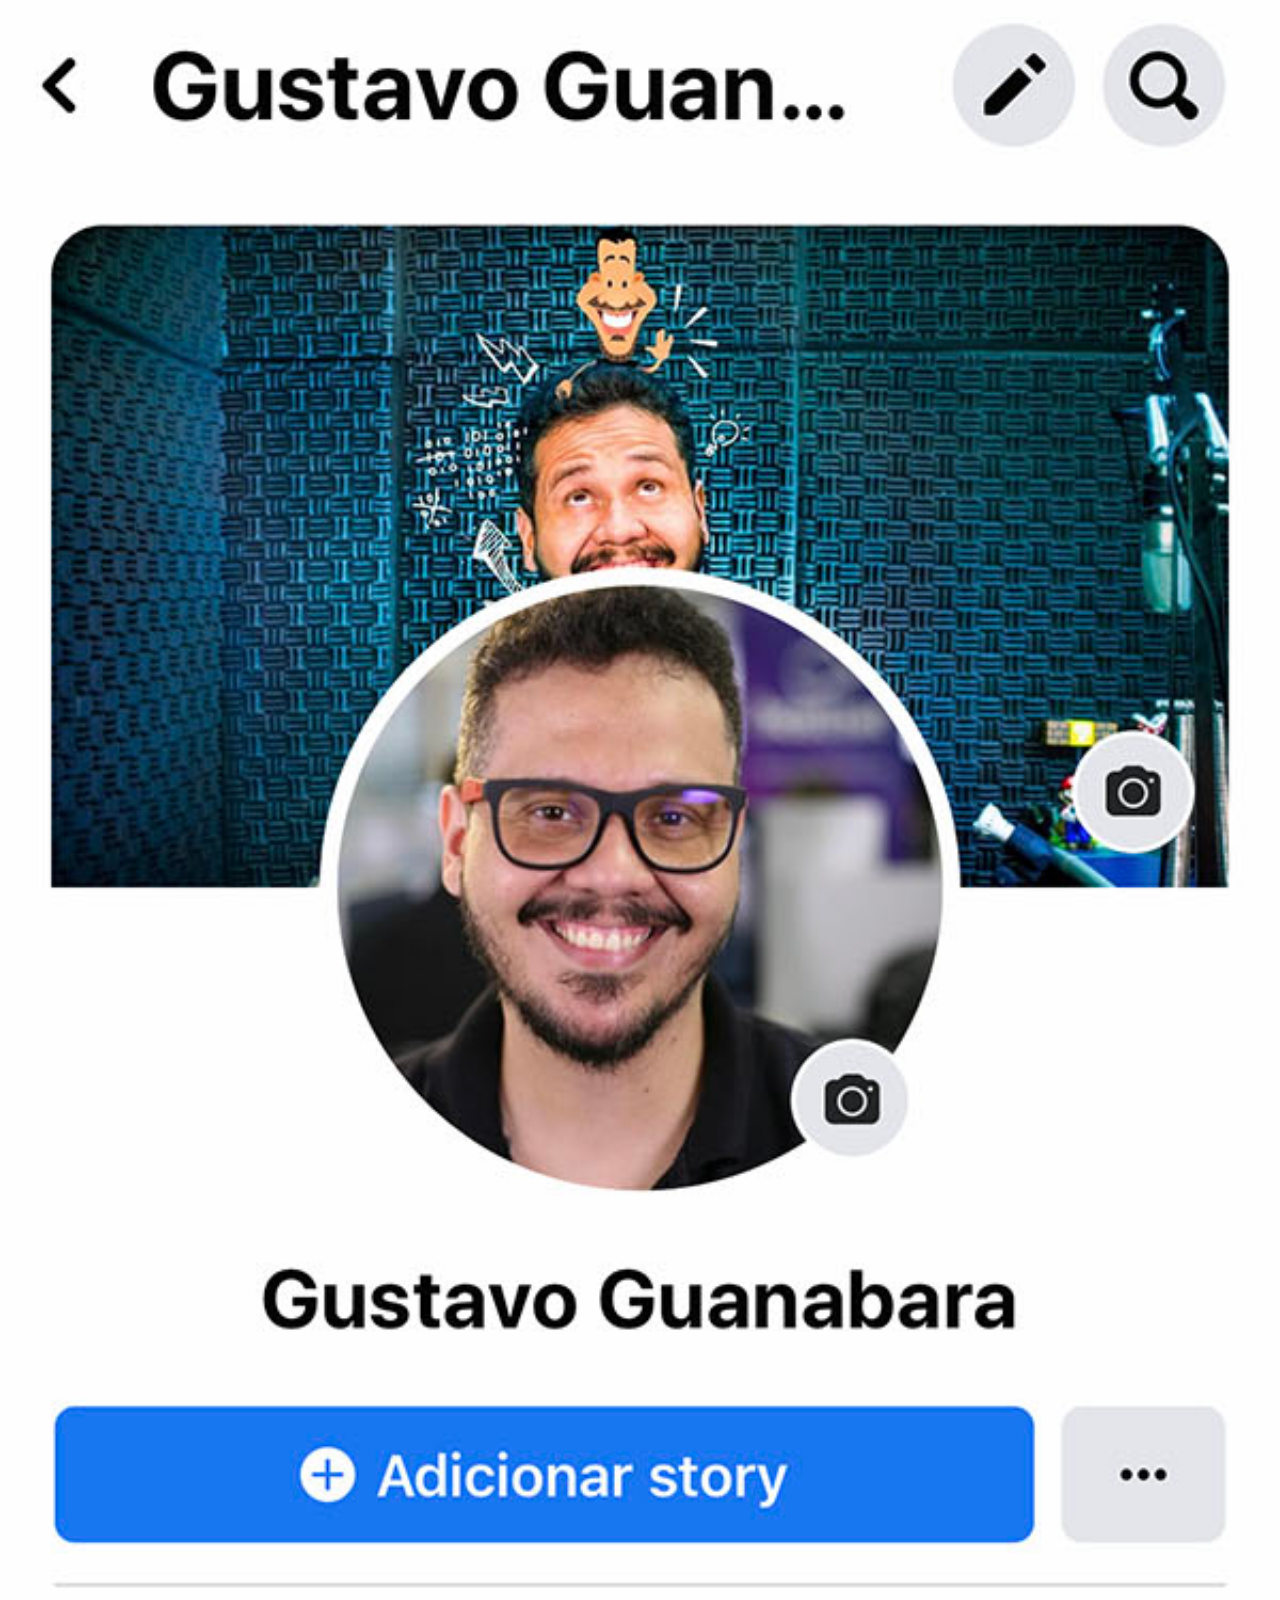
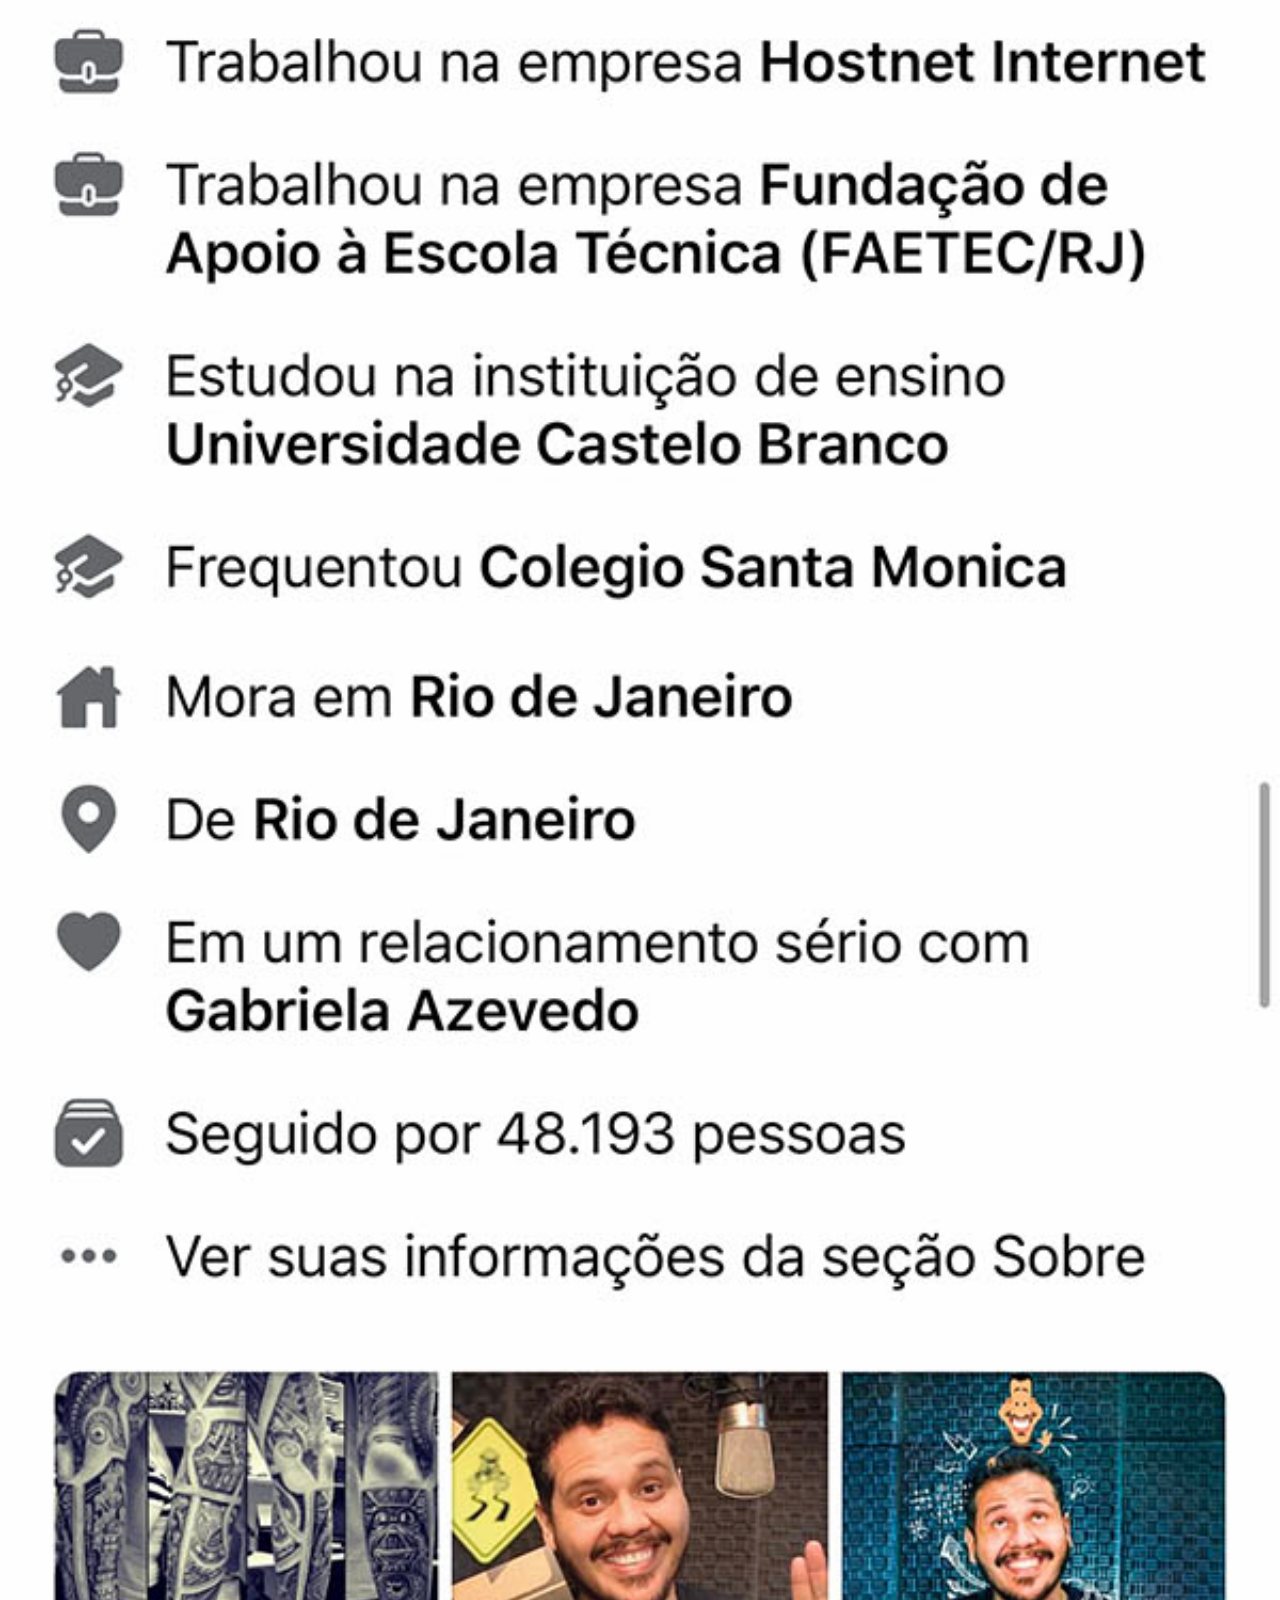
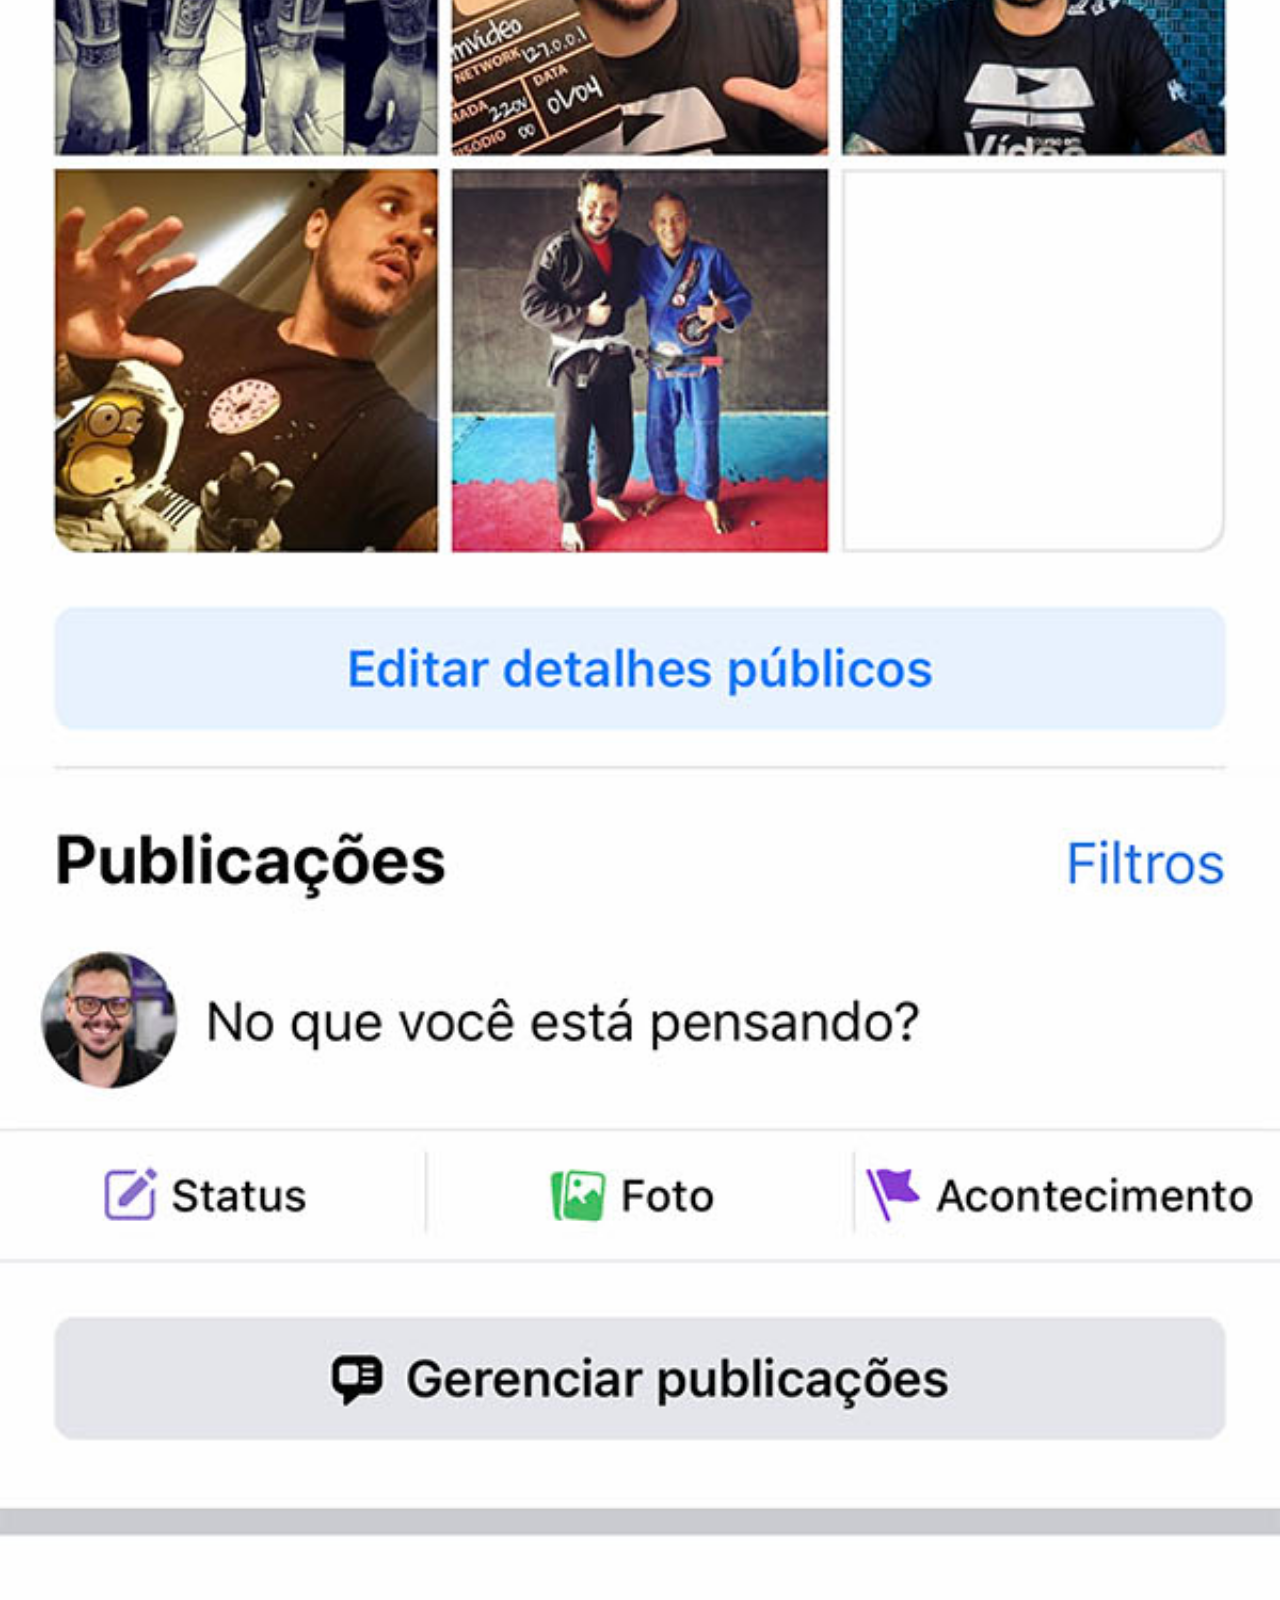
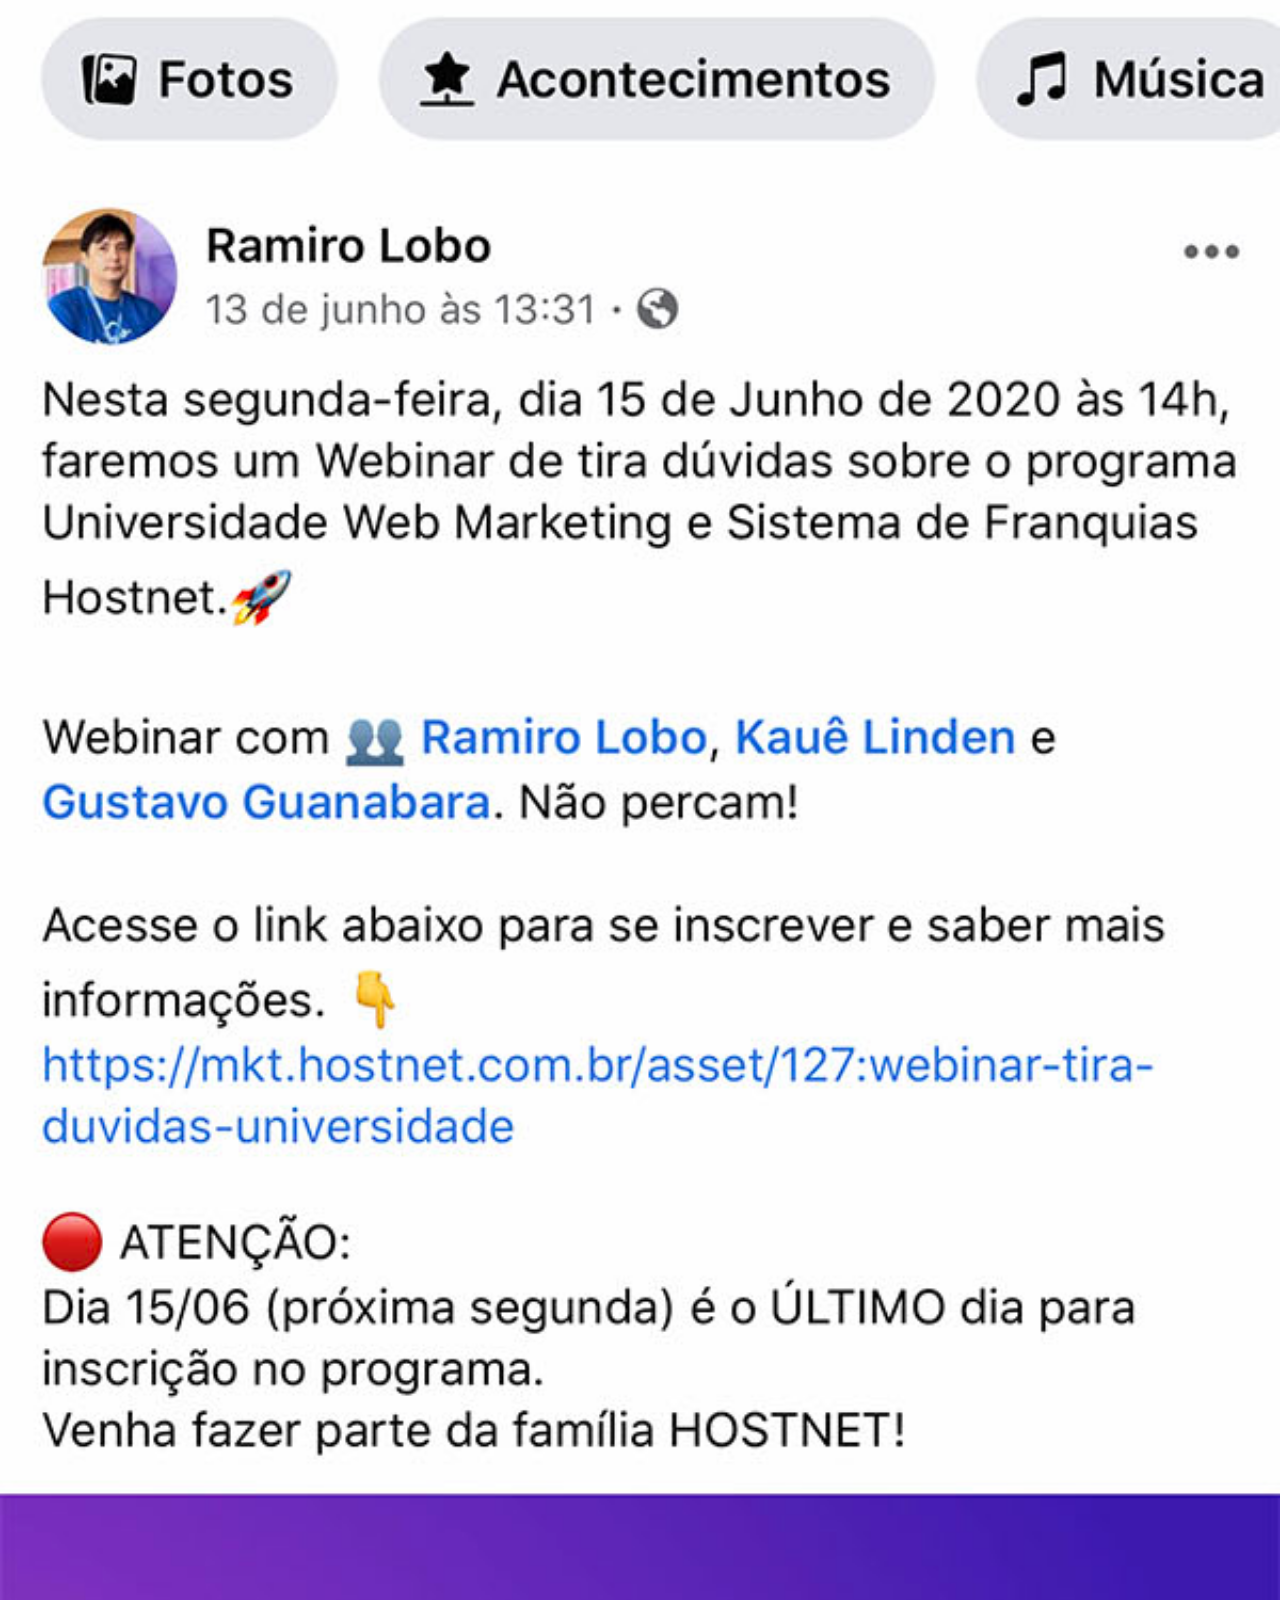
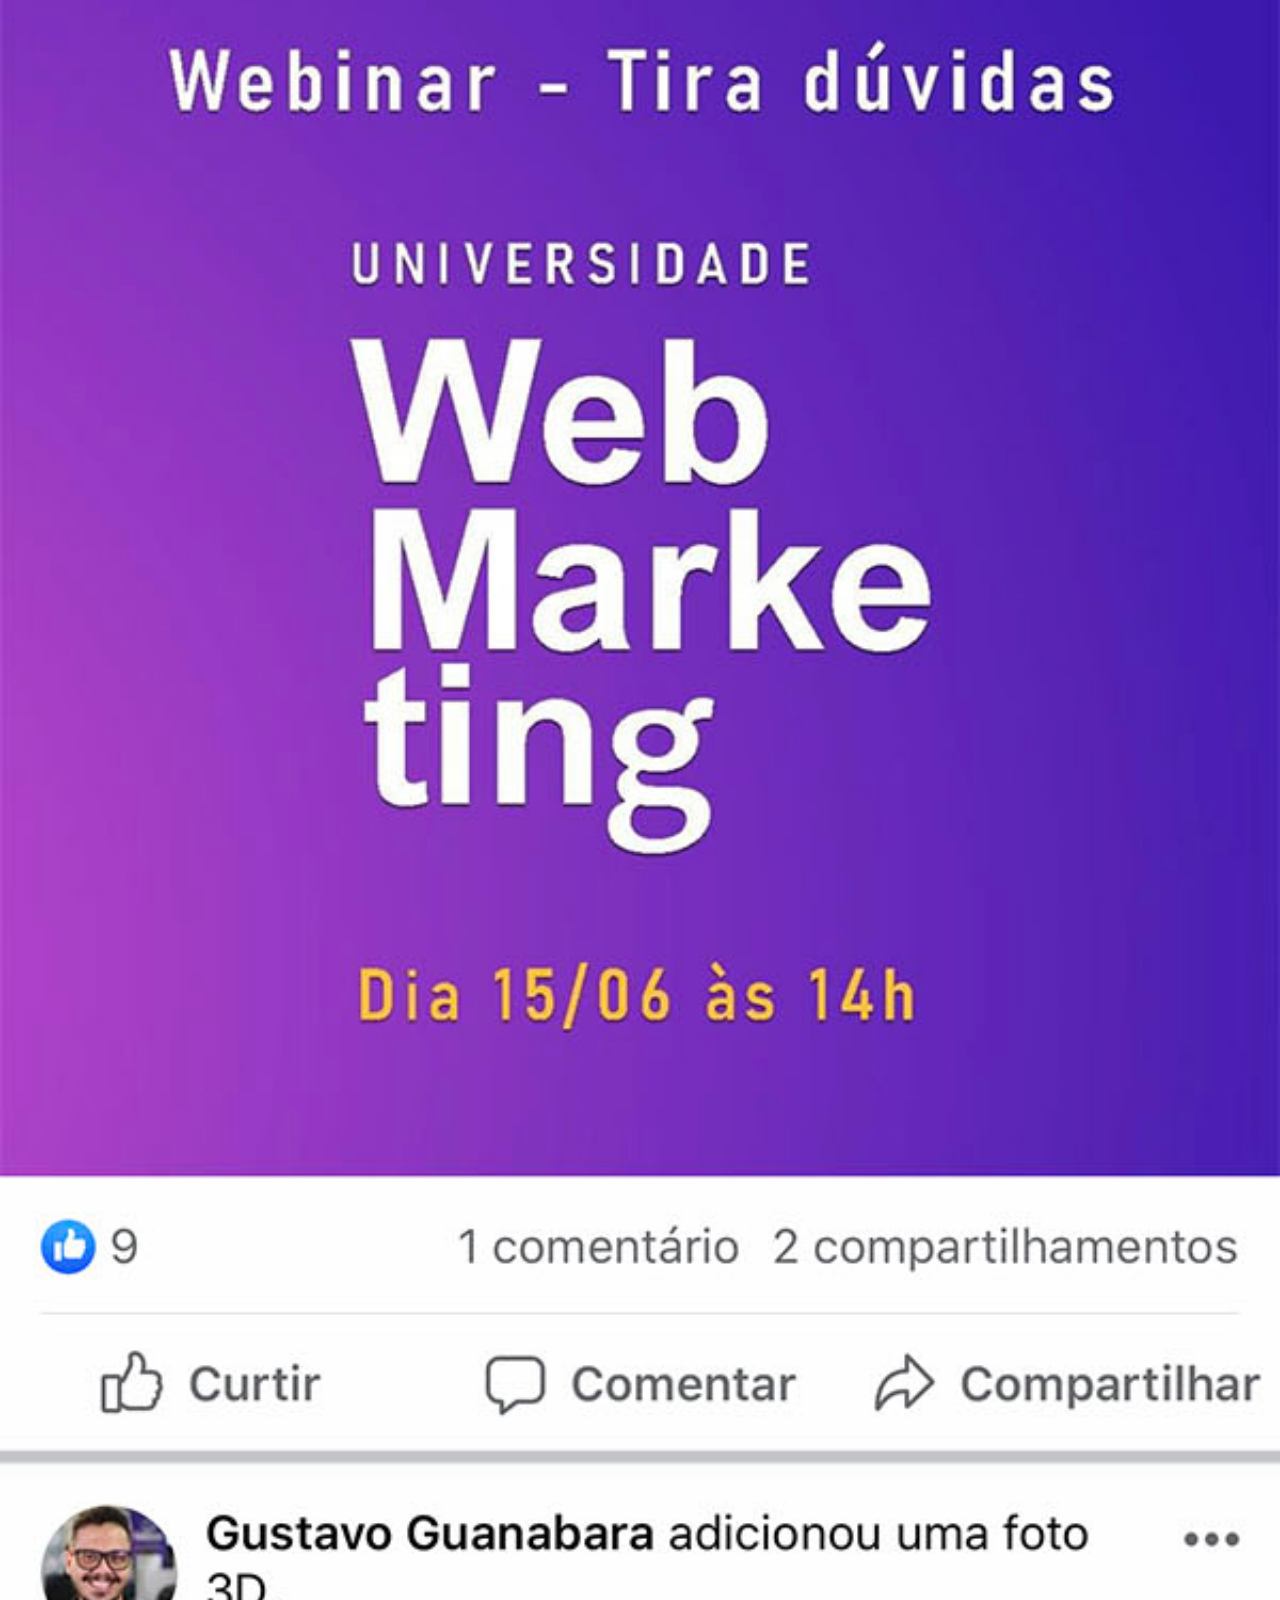
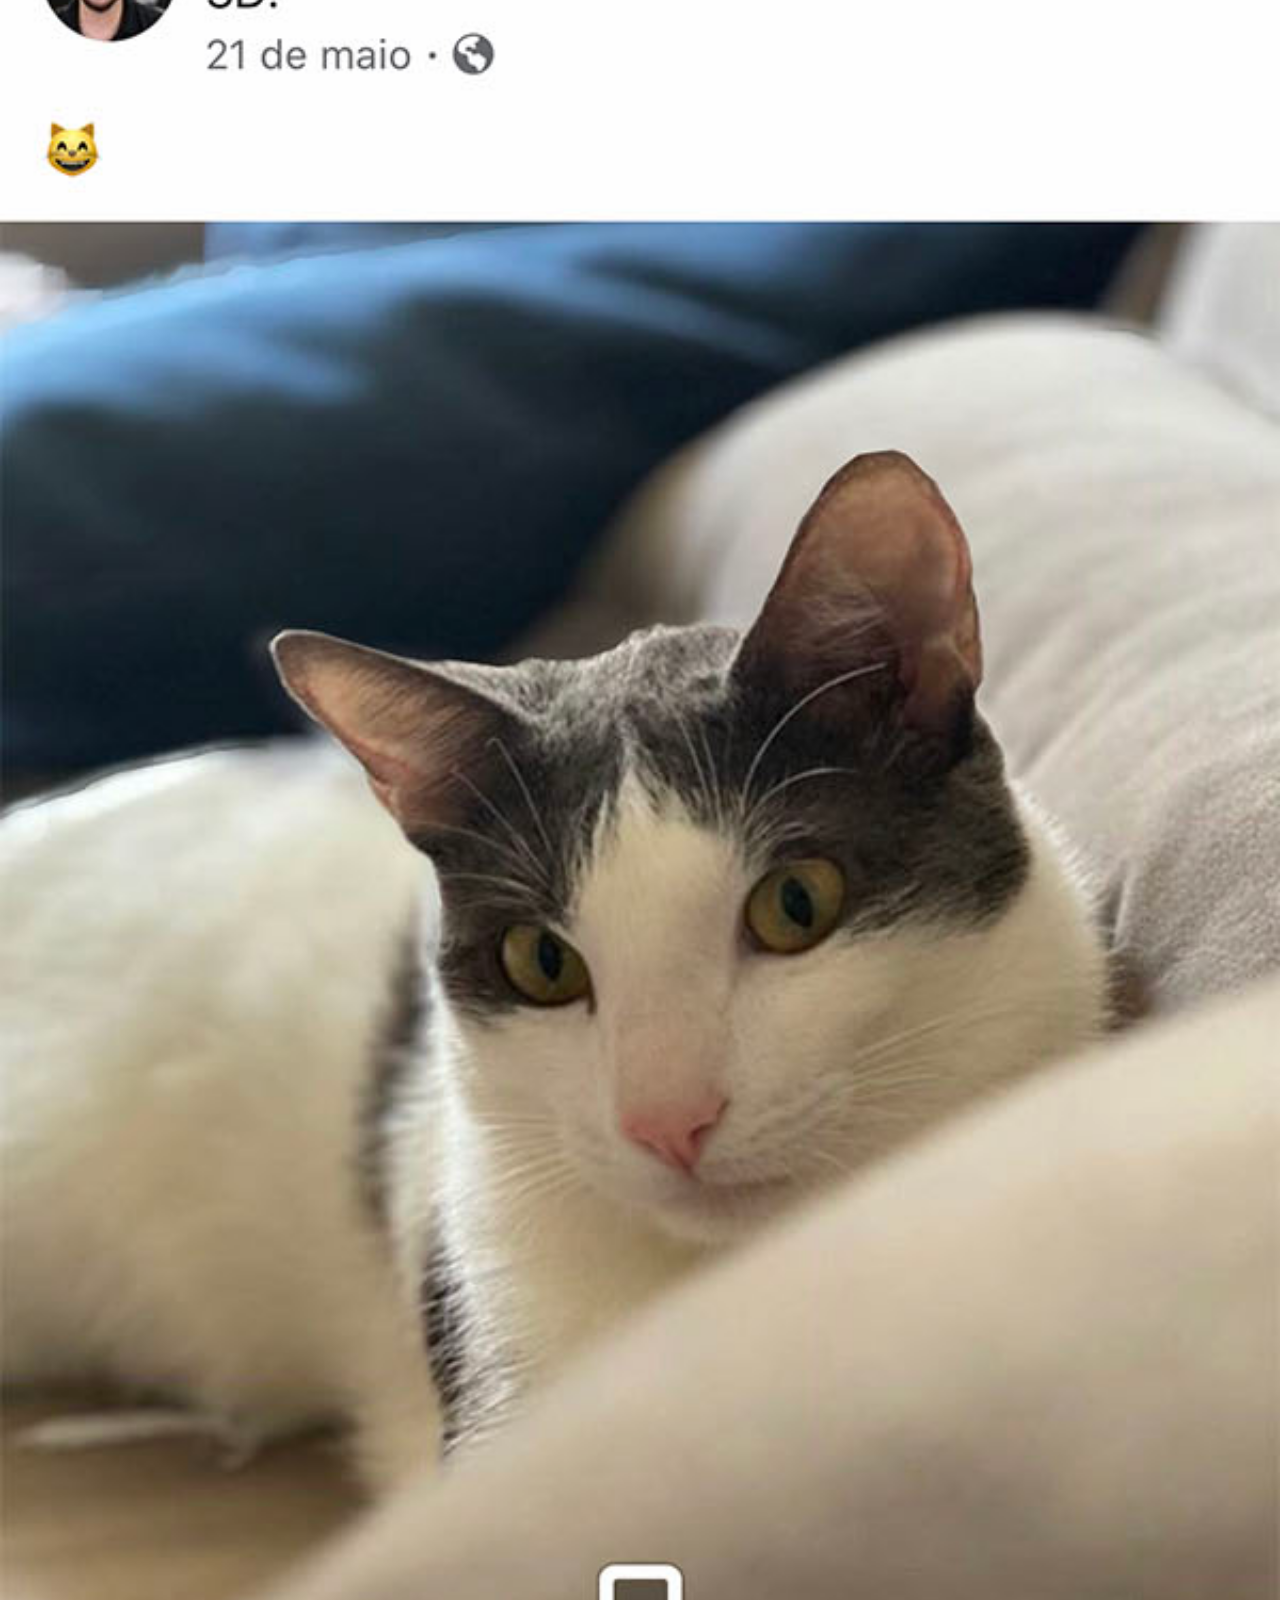
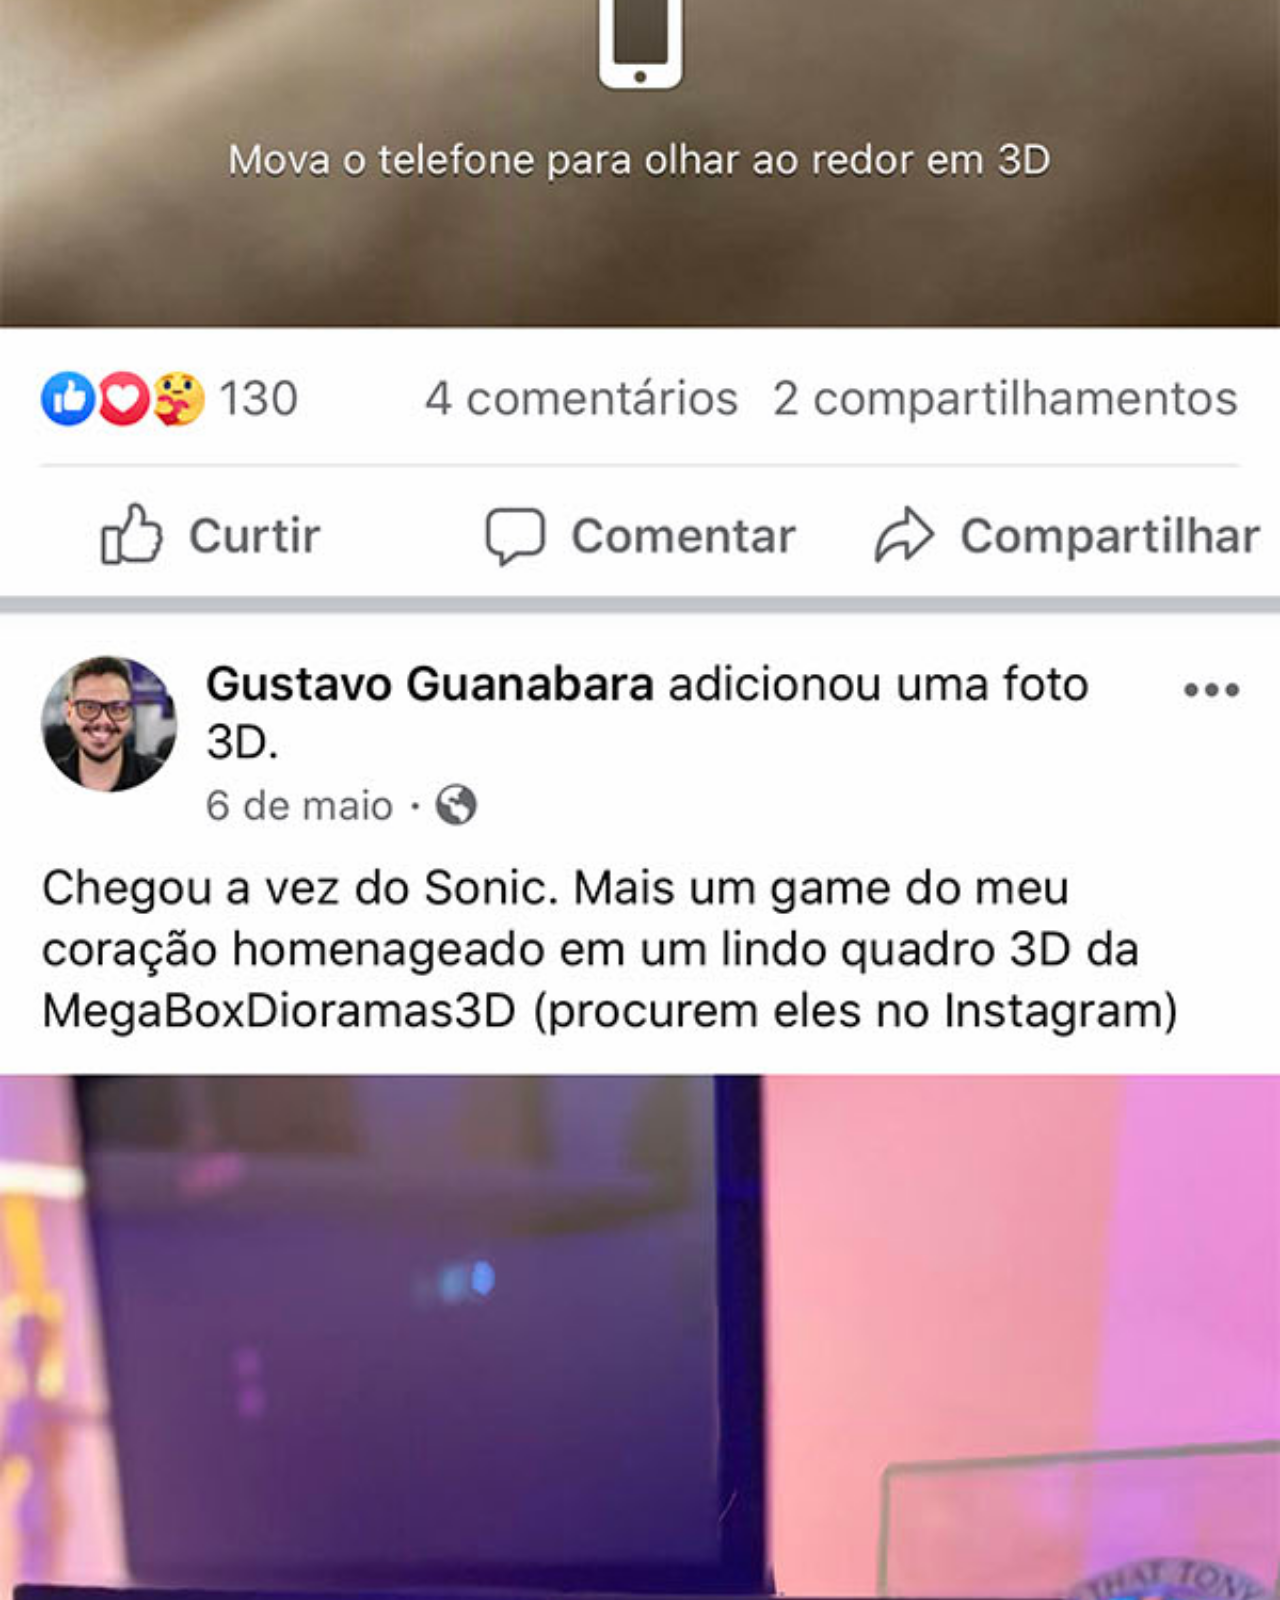
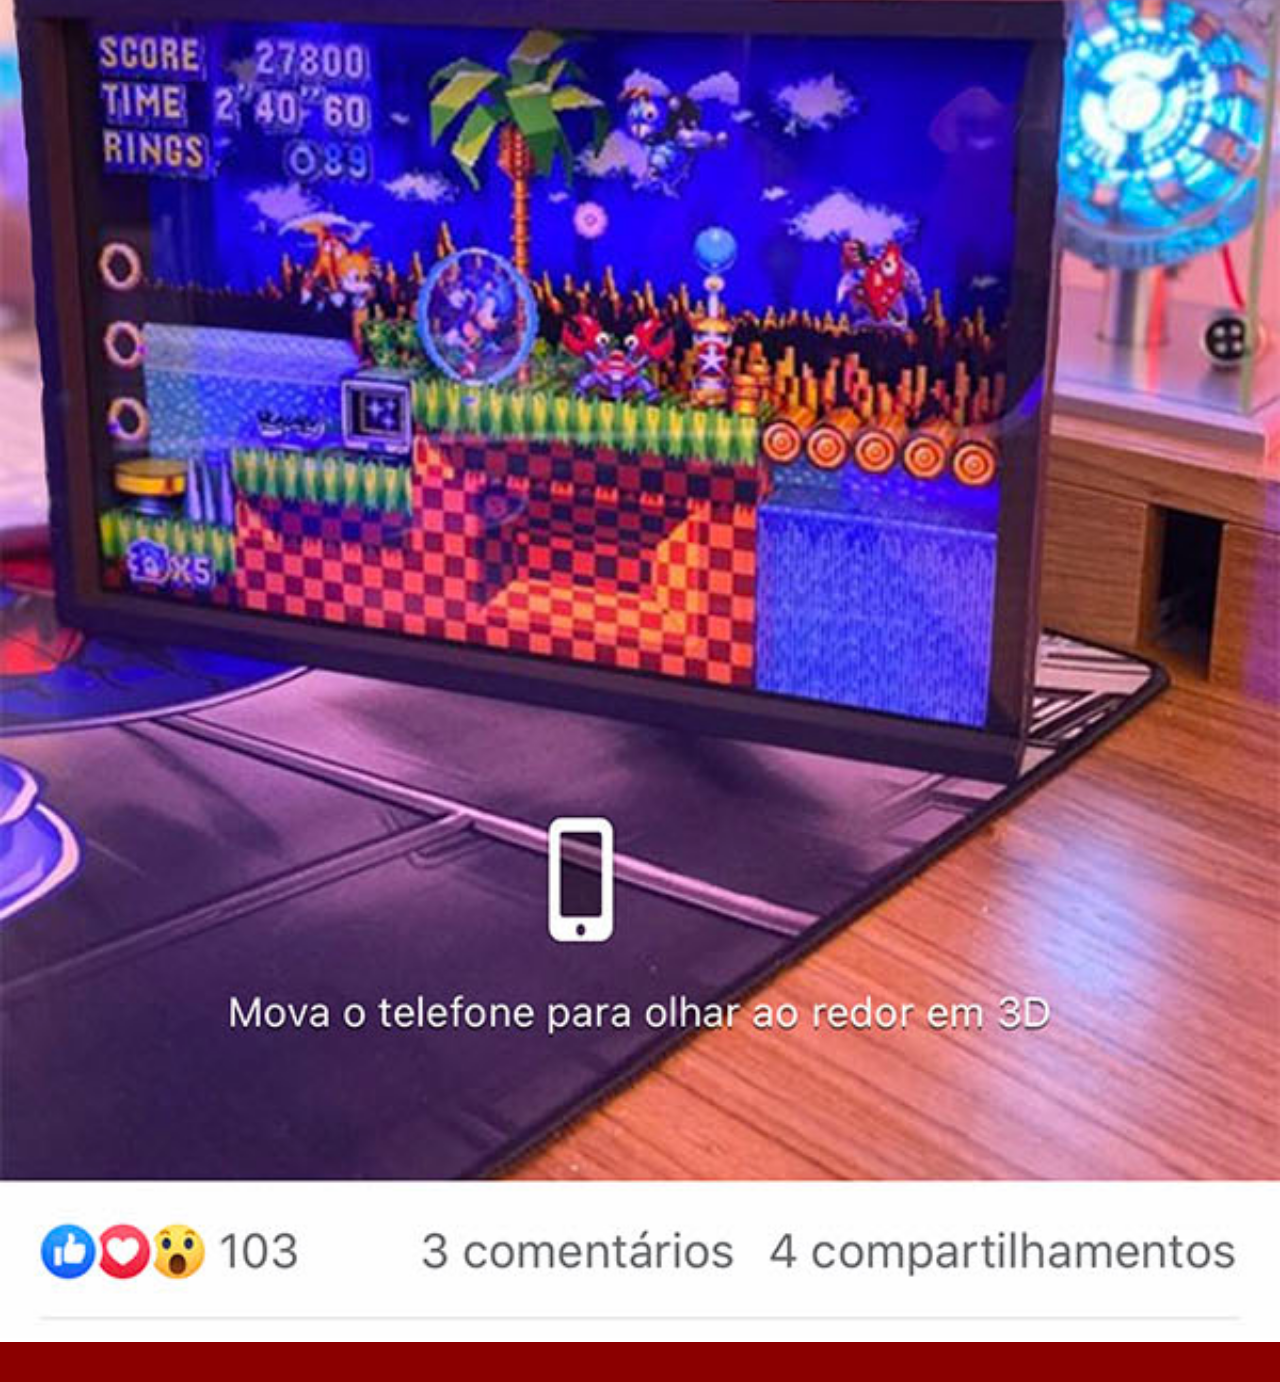
==== facebook.html @ 928ea82f "Linkei as redes sociais" ====
<!DOCTYPE html>
<html lang="pt-br">
<head>
    <meta charset="UTF-8">
    <meta name="viewport" content="width=device-width, initial-scale=1.0">
    <title>Facebook</title>
    <link rel="stylesheet" href="estilos/social.css">
</head>
<body>
    <img src="imagens/tela-facebook.jpg" alt="Facebook">
    <a href="https://www.facebook.com/gustavoguanabara/?locale=pt_BR" target="_blank"></a>
</body>
</html>
---- estilos/social.css ----
@charset "UTF-8";
        * {
            margin: 0px;
            padding: 0px;
            font-family: Arial, Helvetica, sans-serif;
        }

        ::-webkit-scrollbar {
        width: 0px;
        height: 0px;
}       

        img{

            width: 100vw;
        }
        a {
            display: block;
            background-color: darkred;
            color: white;
            padding: 20px;
            text-align: center;
            font-weight: bolder;
            text-decoration: none;
        }
        a:hover {
            background-color: red;
        }
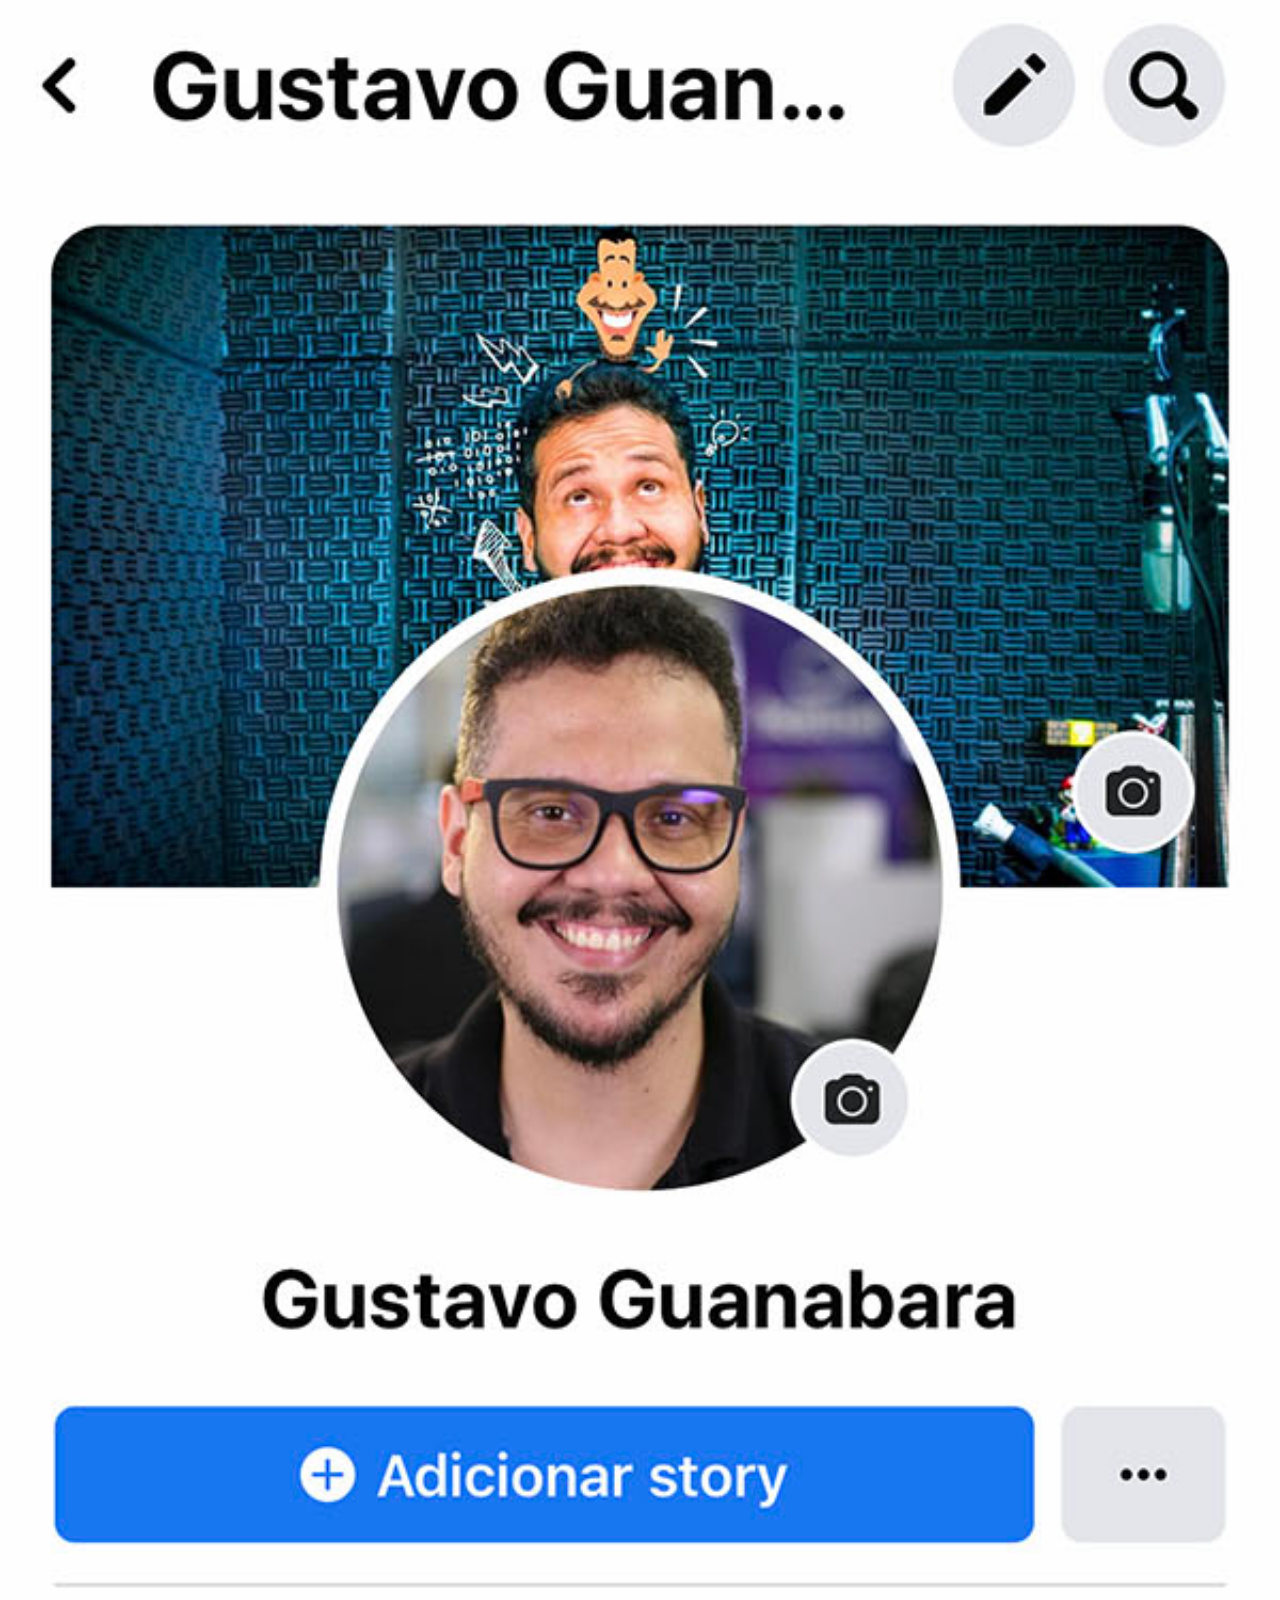
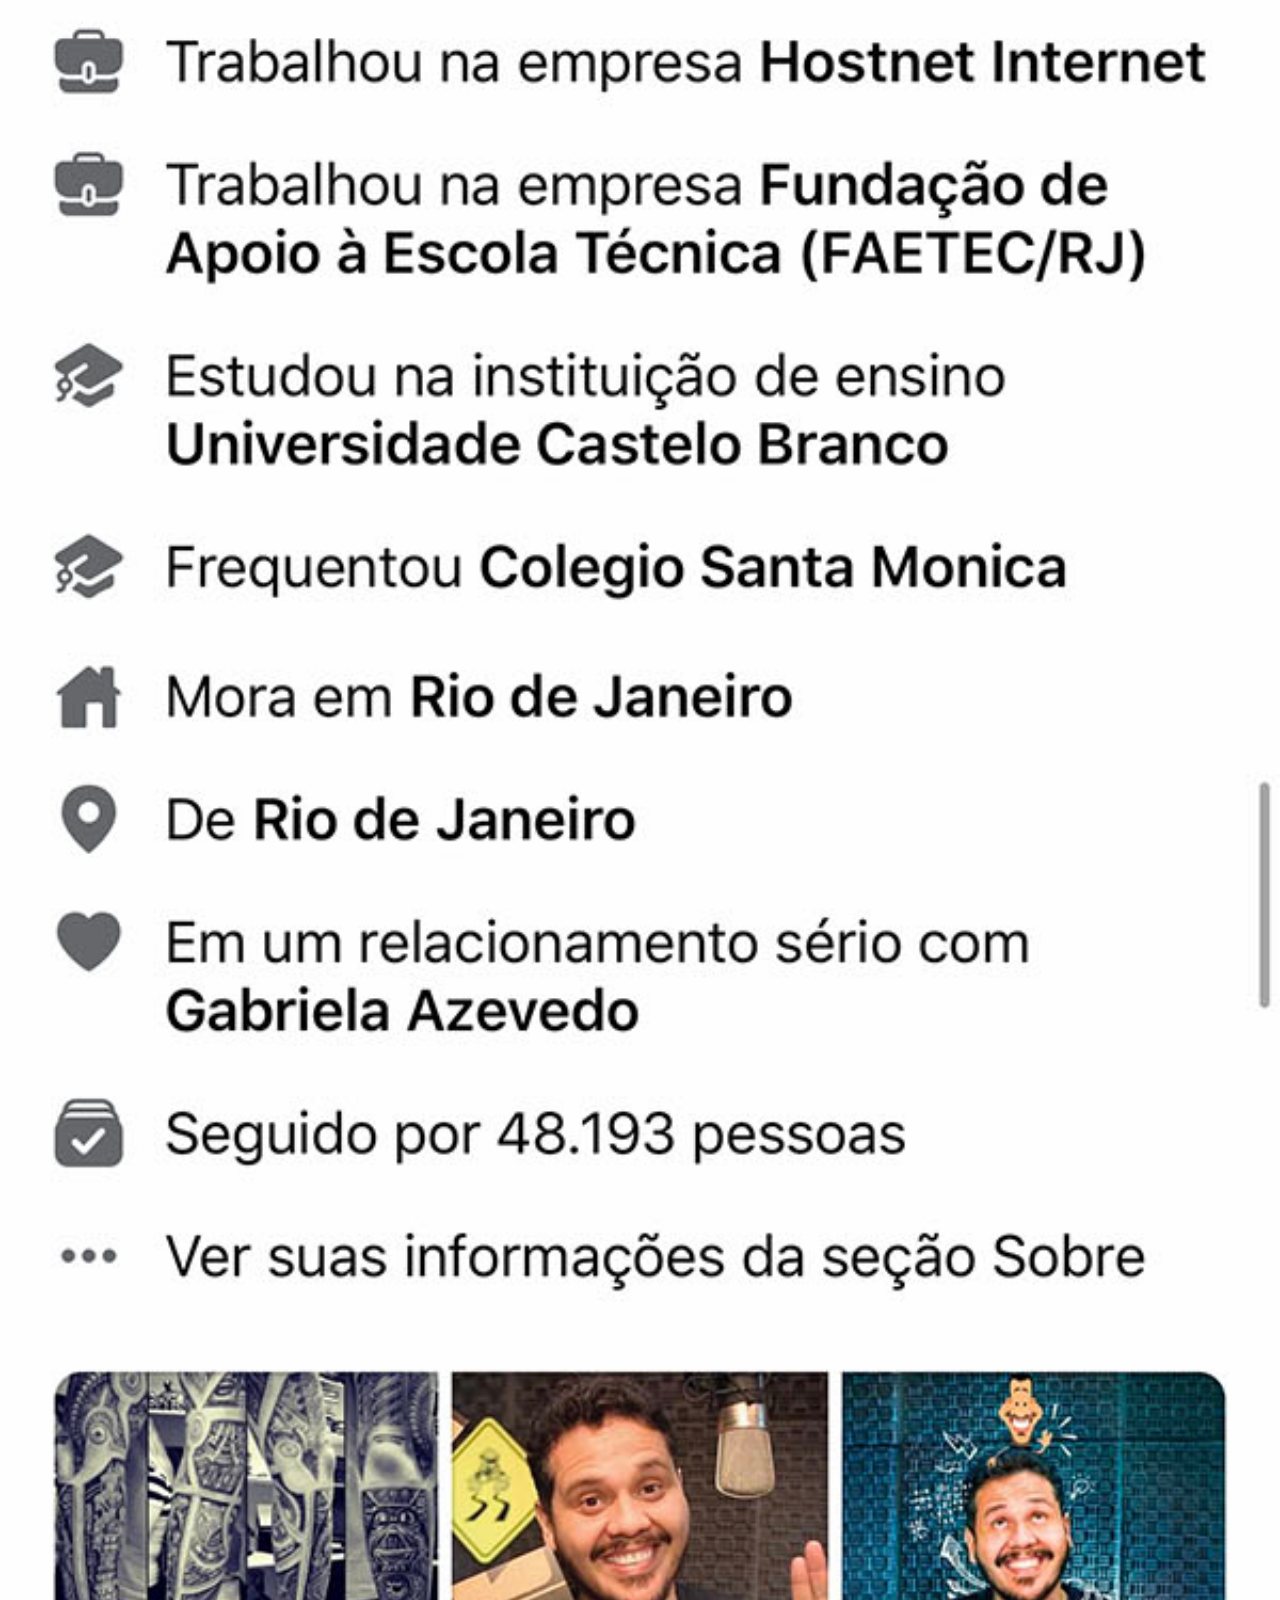
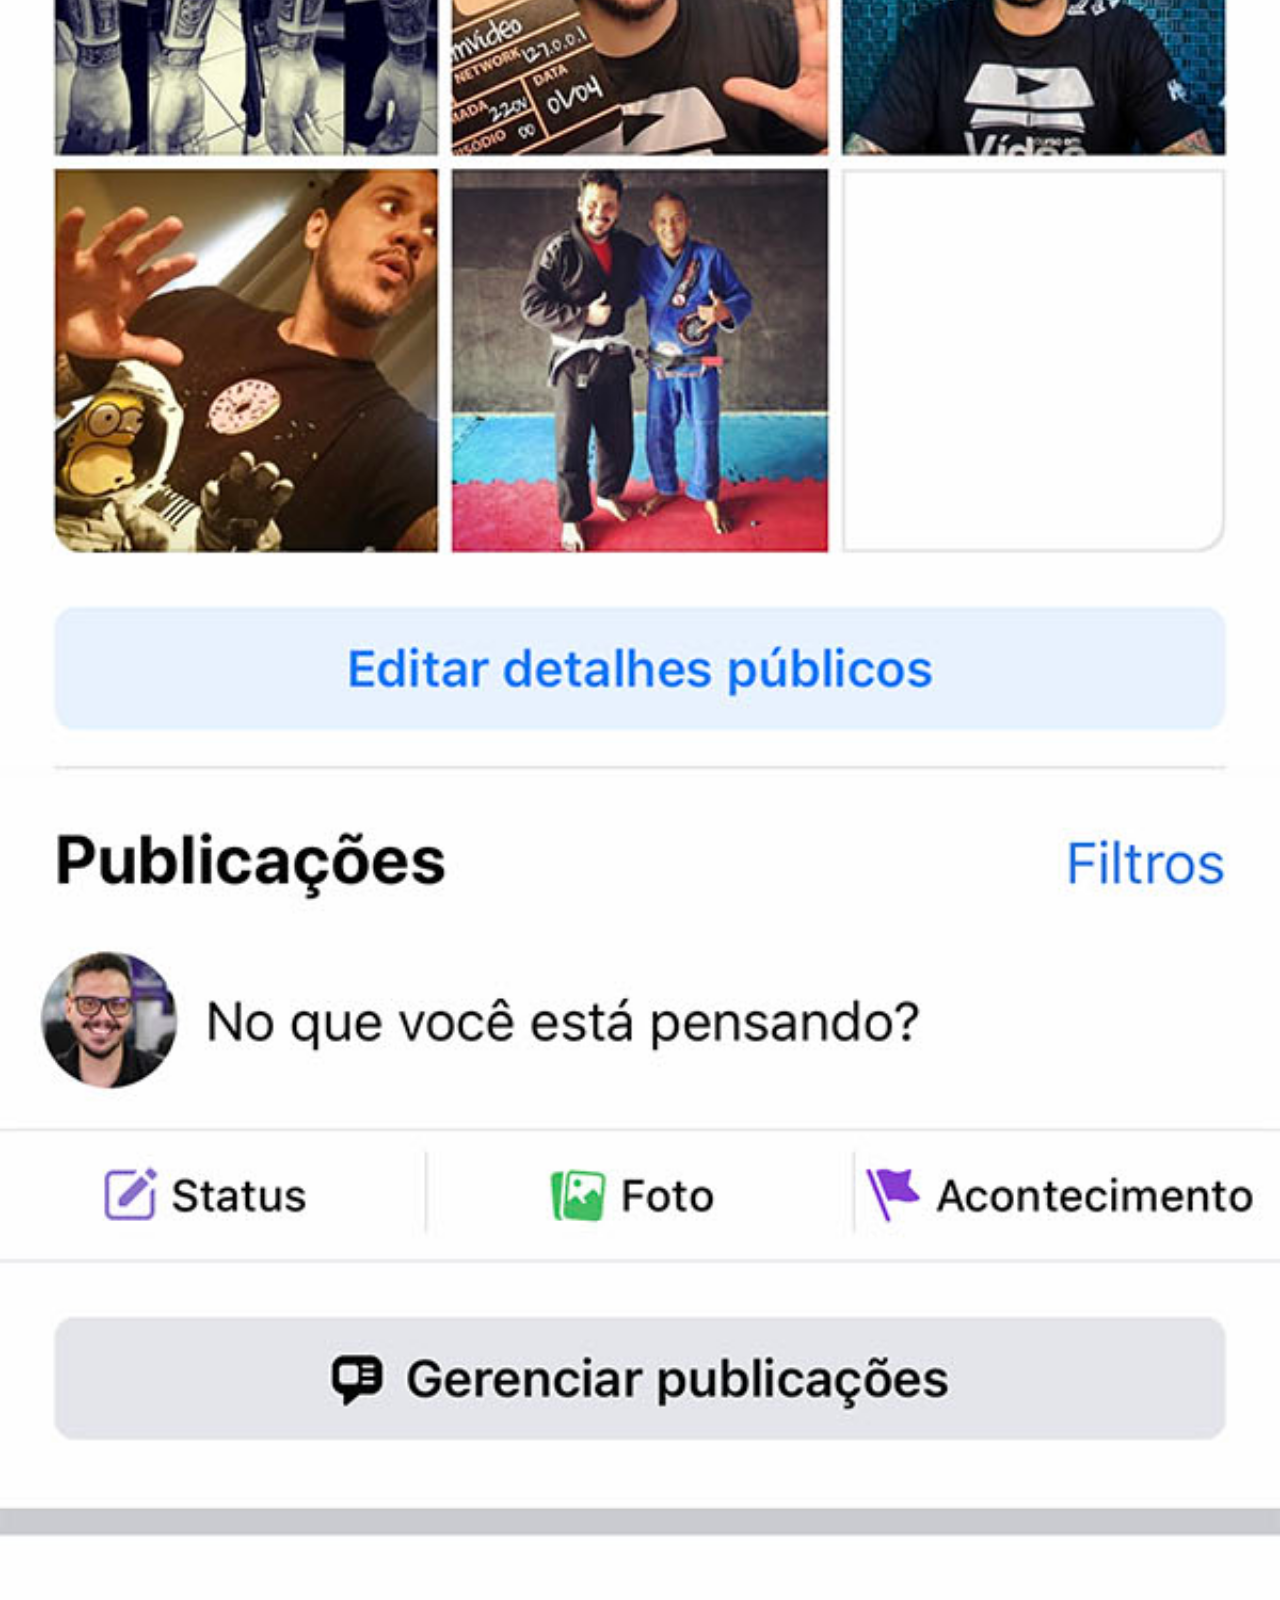
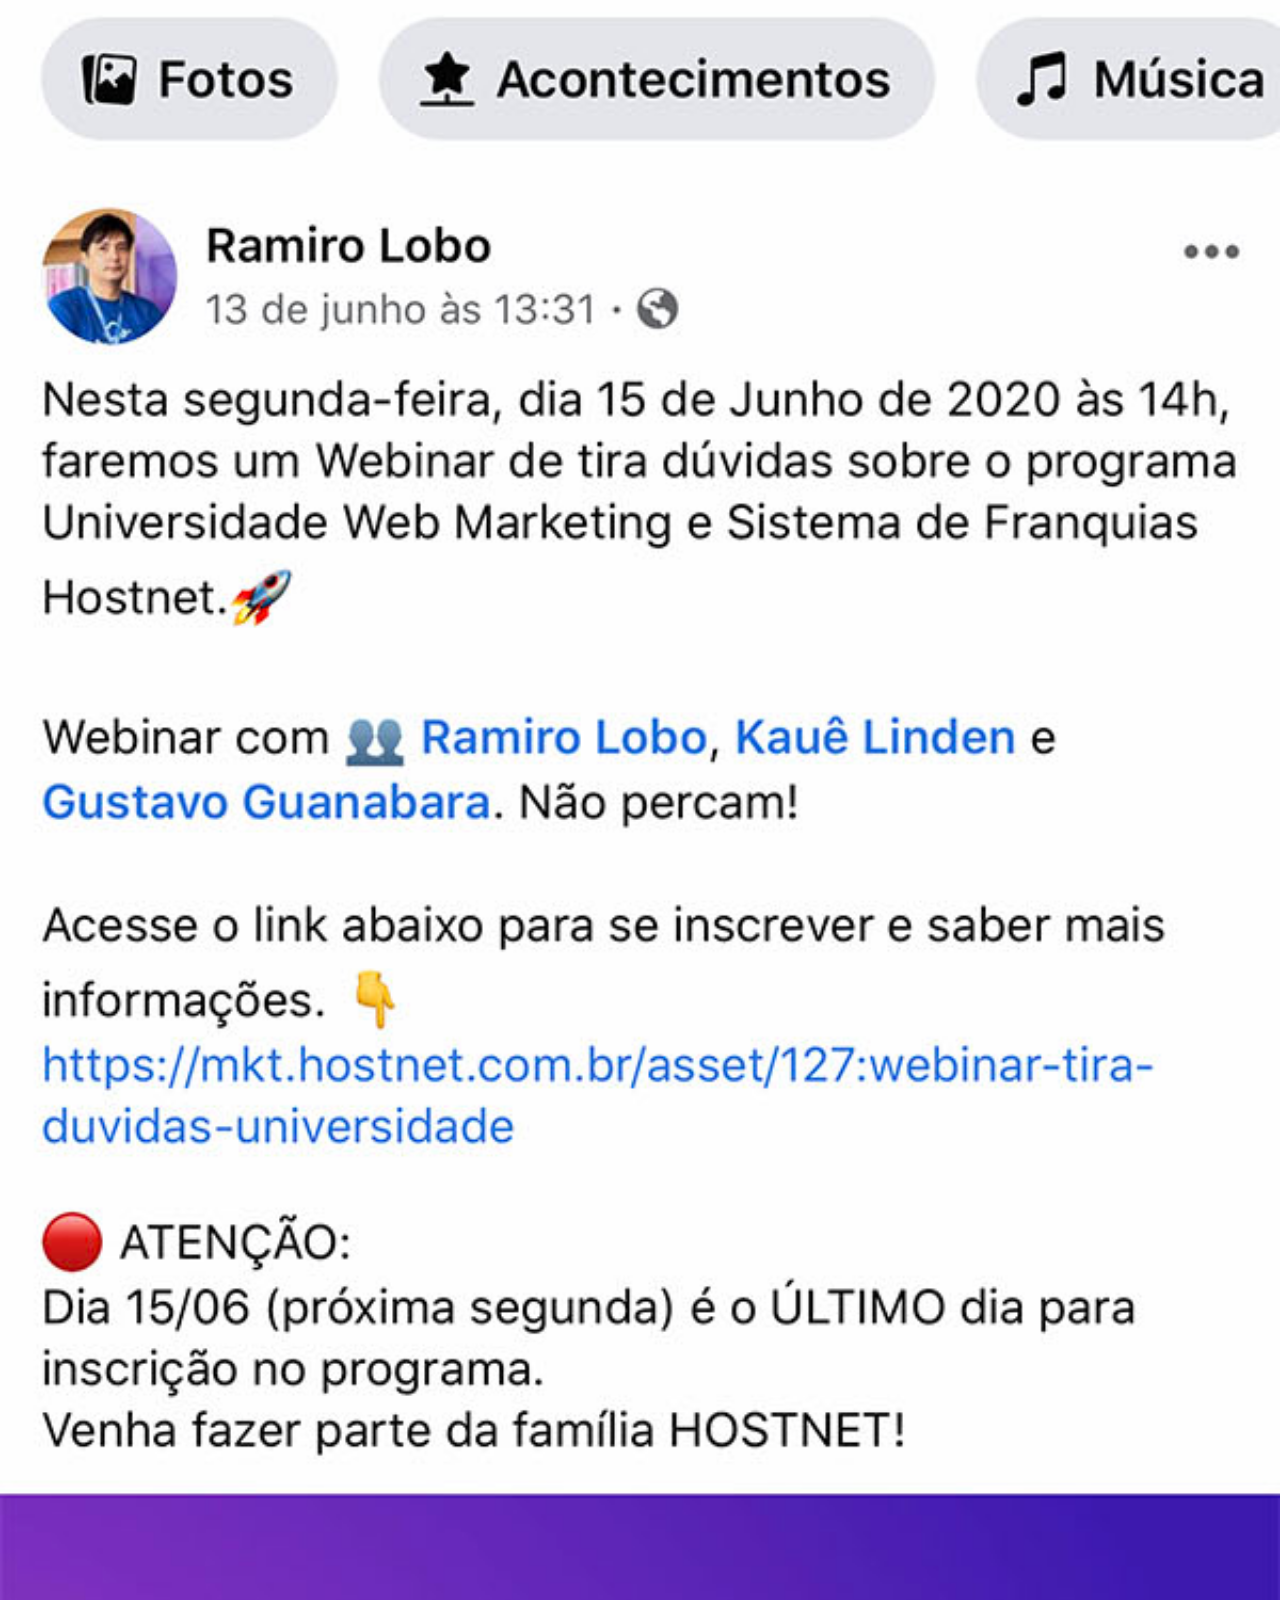
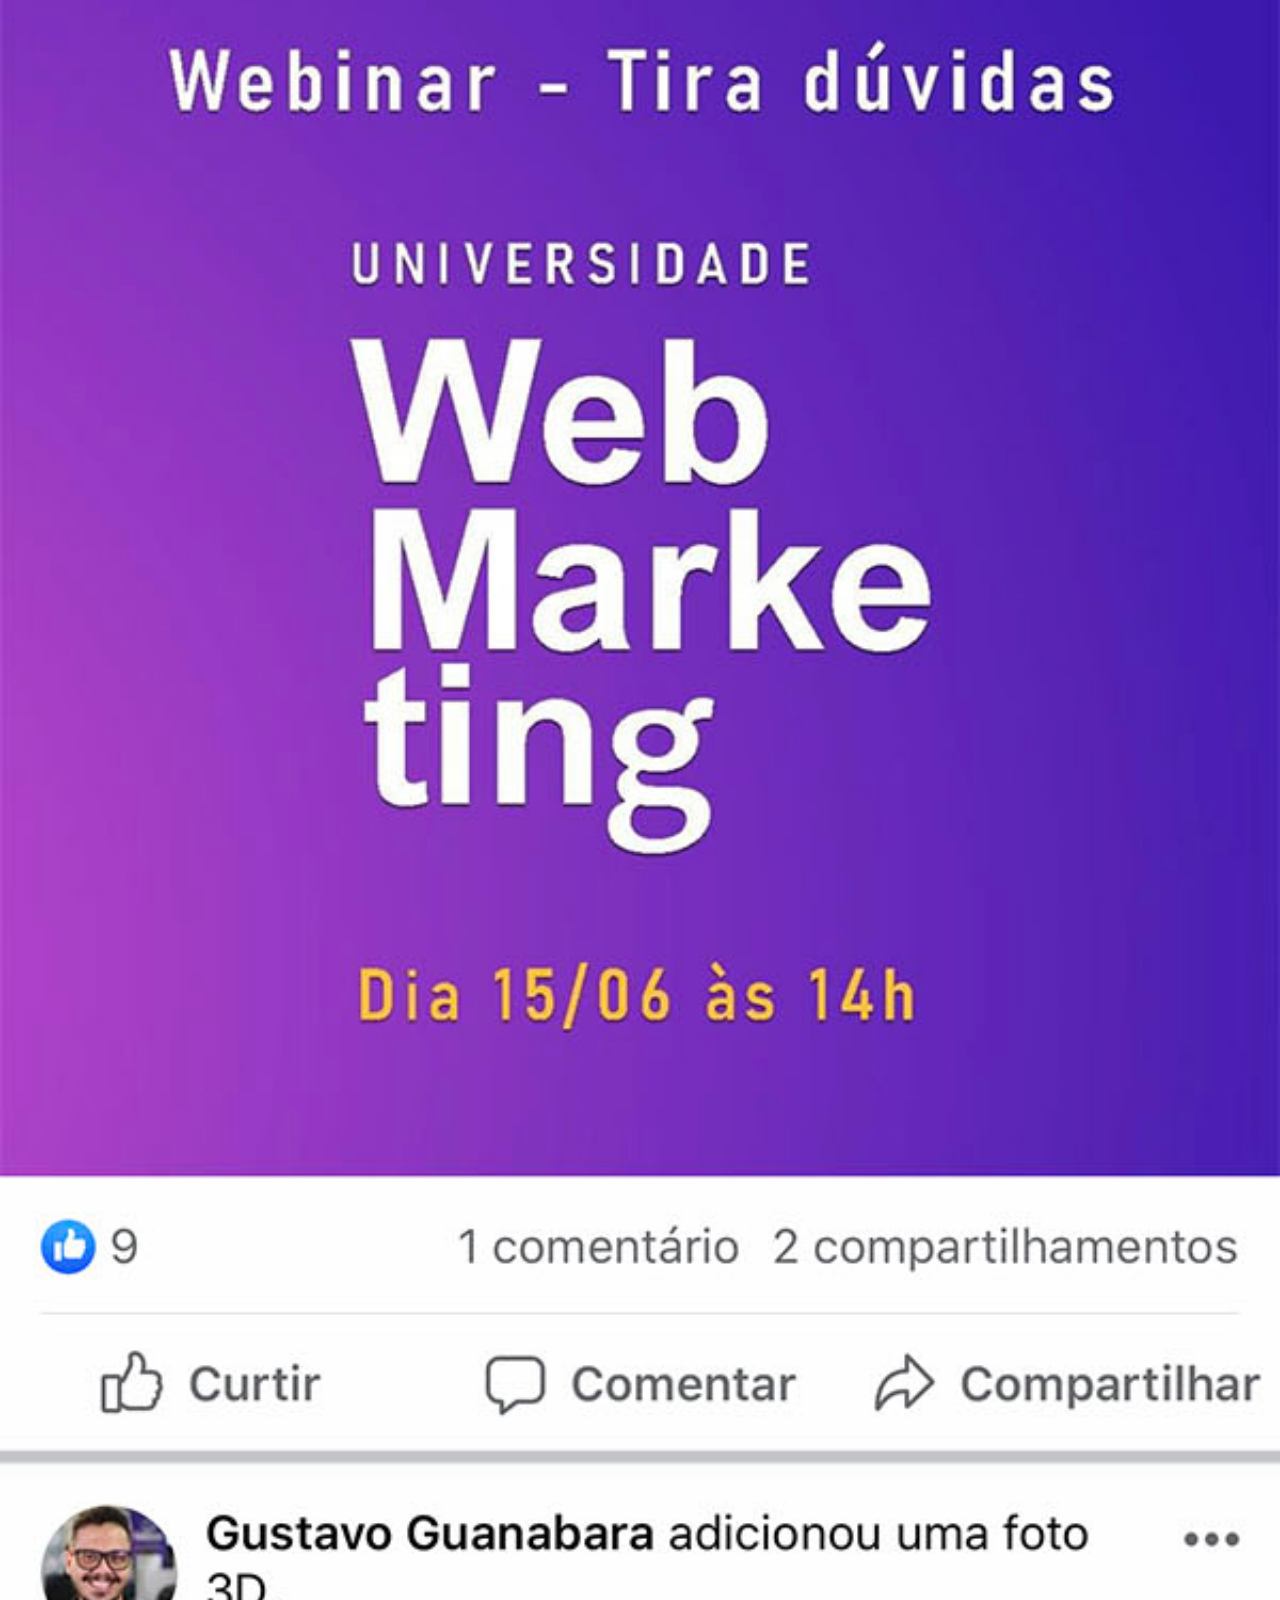
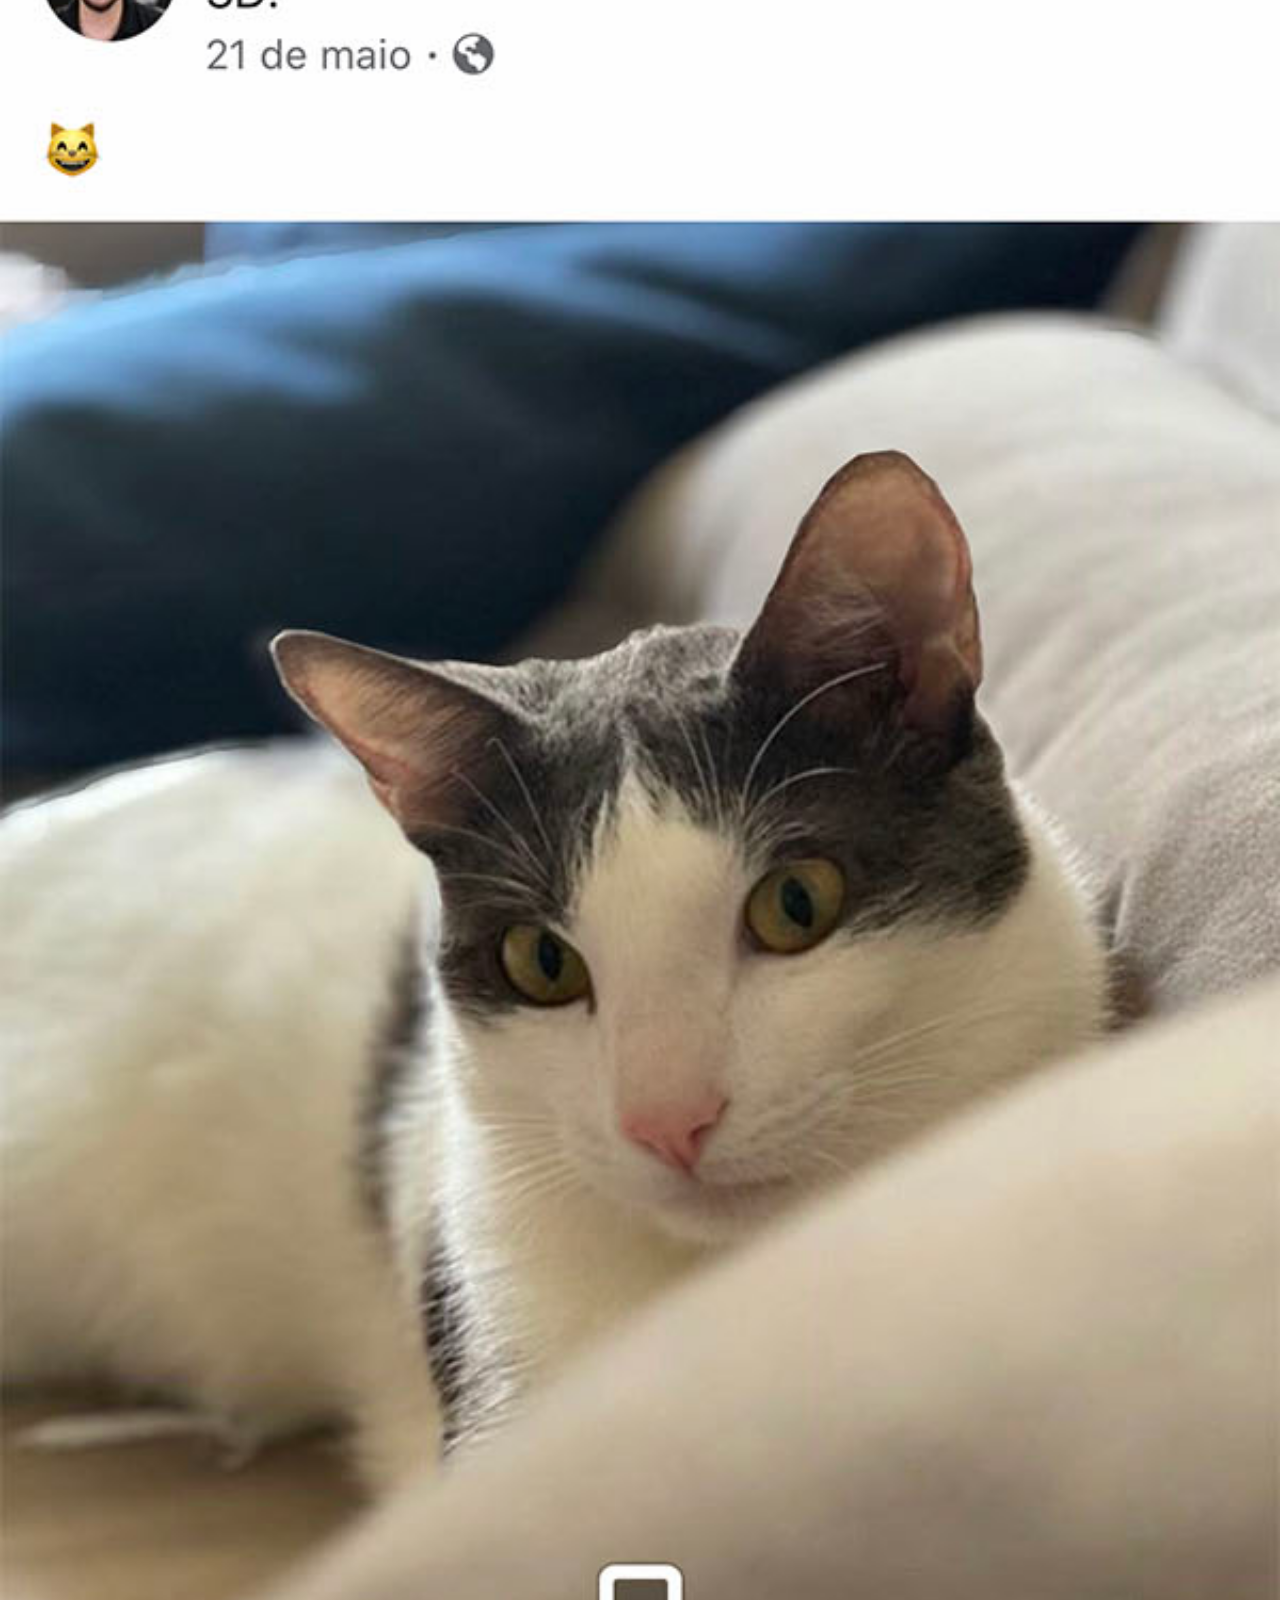
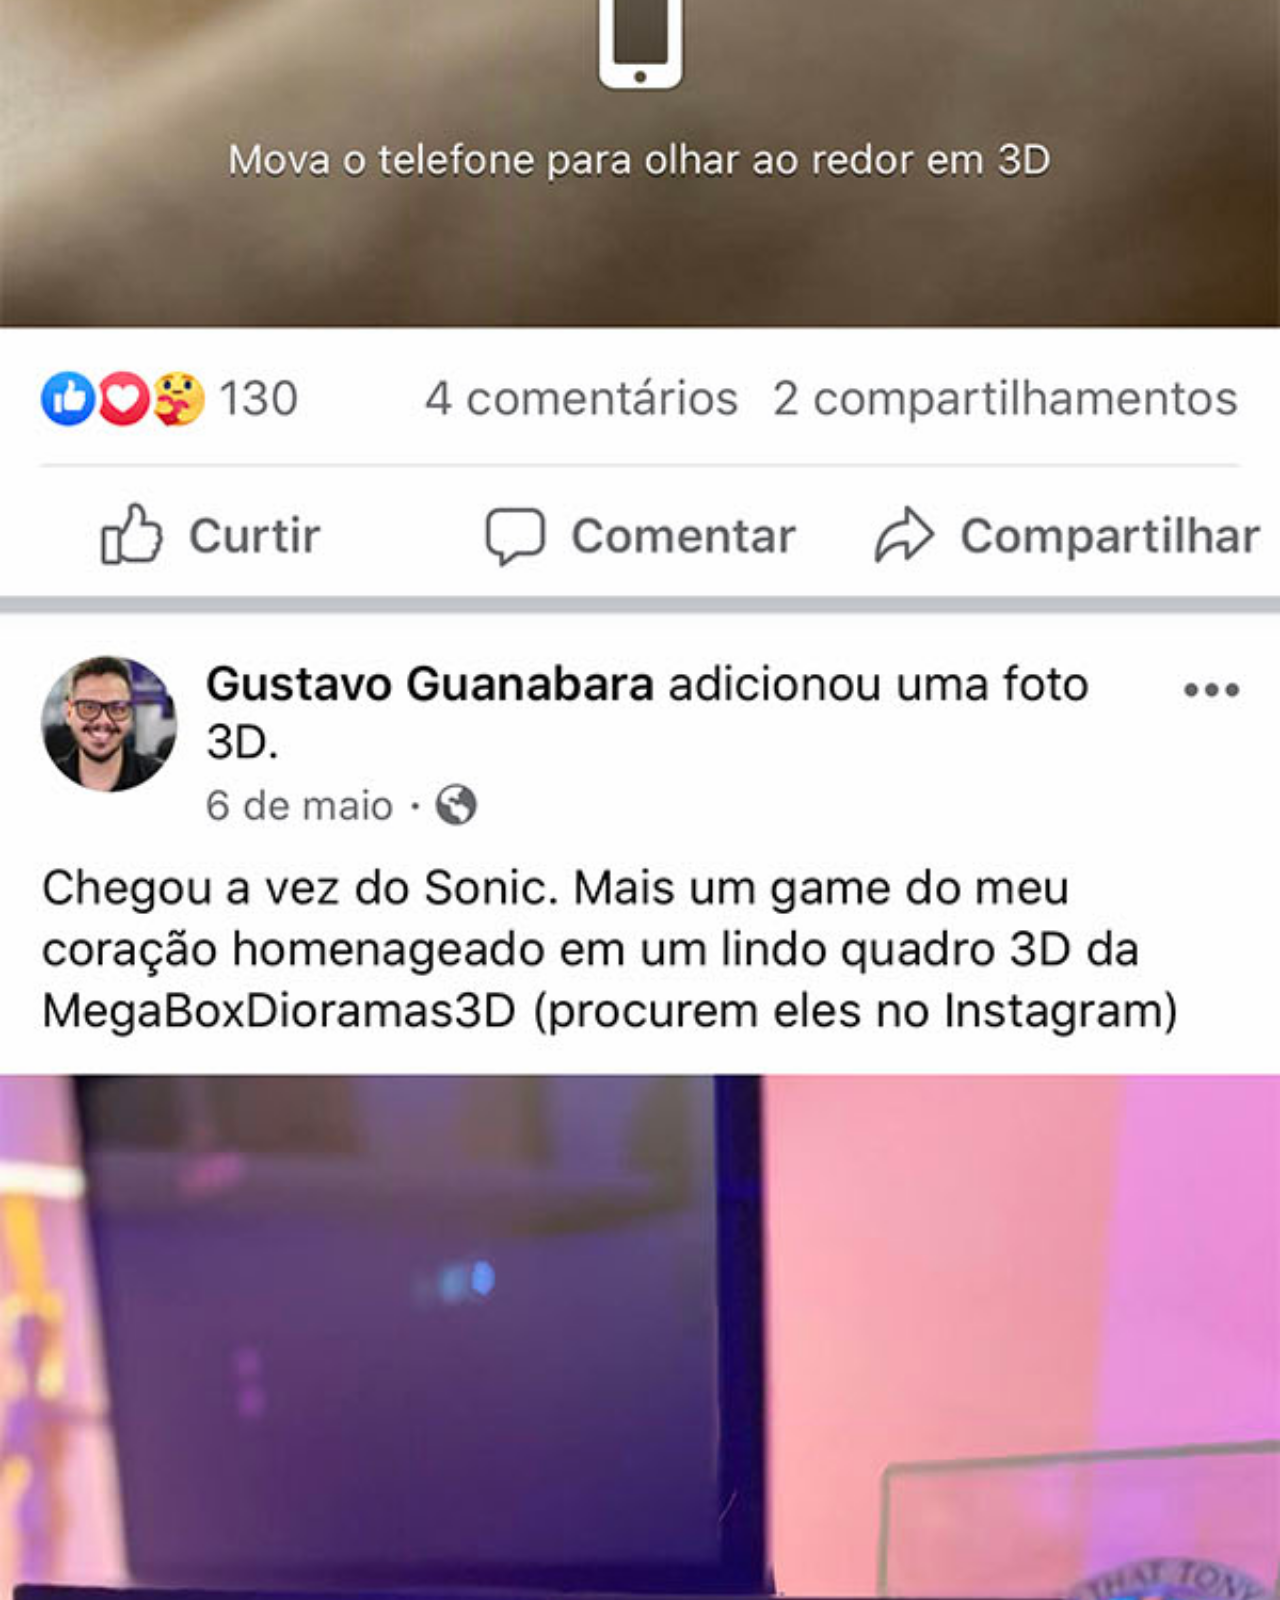
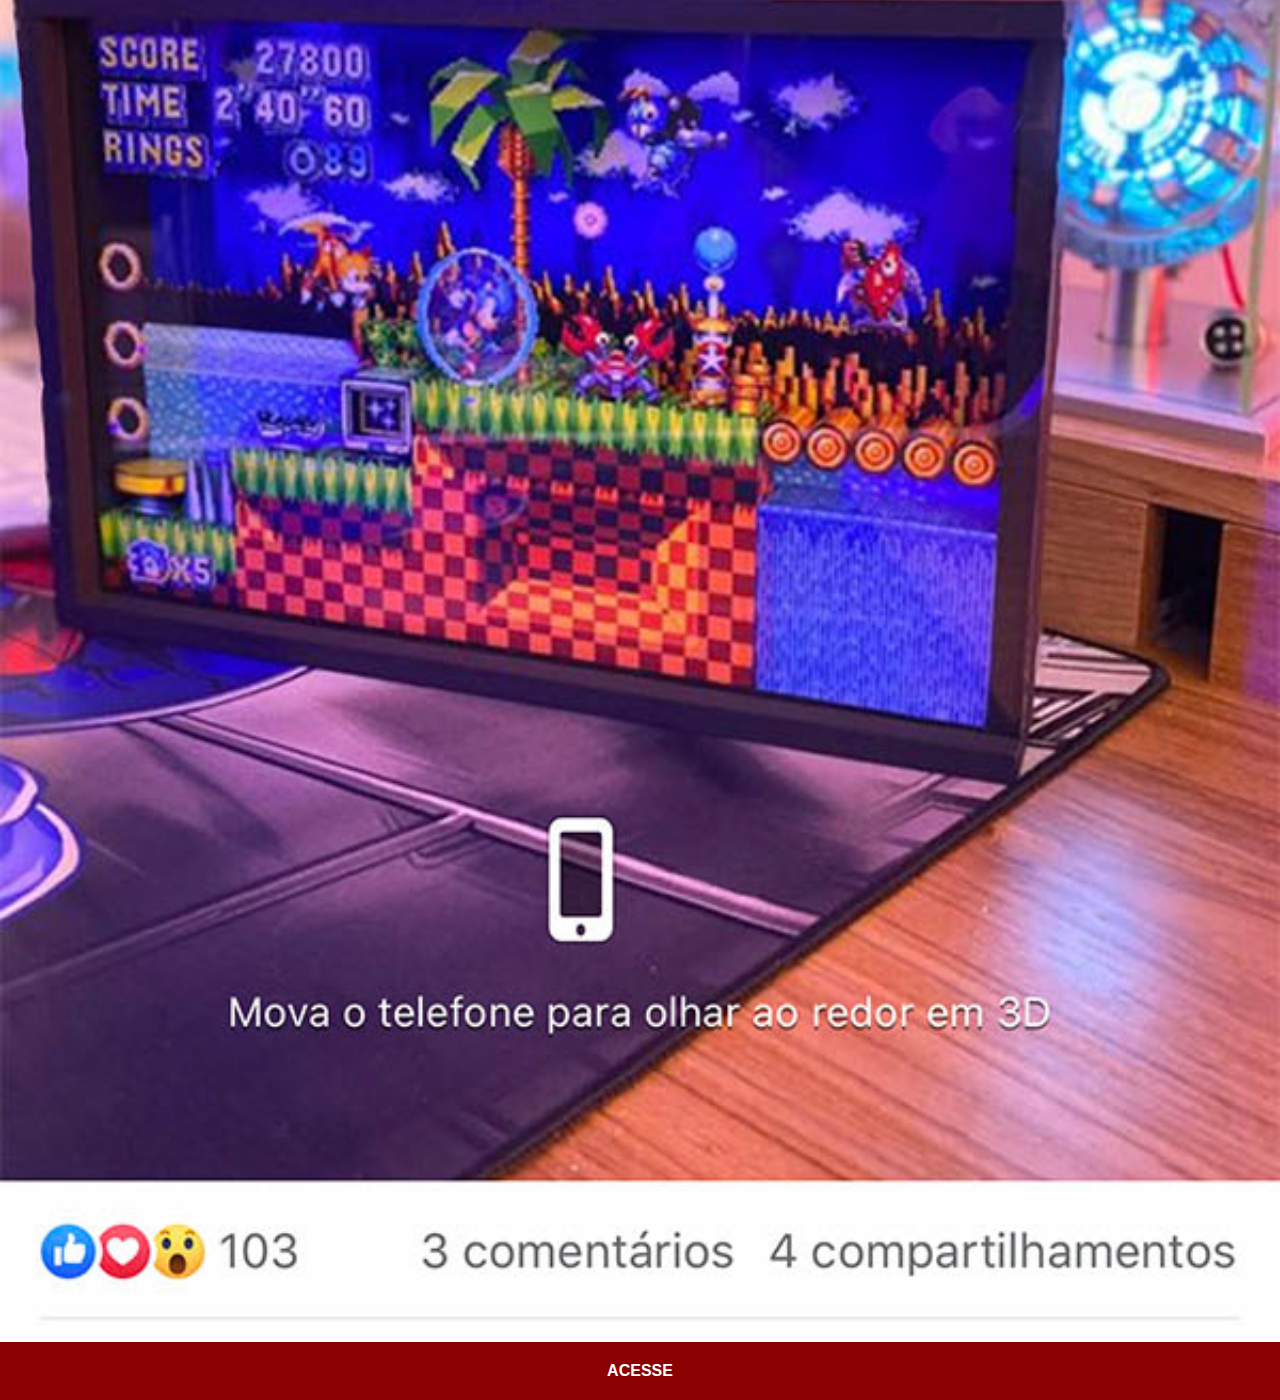
==== commit e0a13be2: "Update facebook.html" ====
--- a/facebook.html
+++ b/facebook.html
@@ -8,6 +8,6 @@
 </head>
 <body>
     <img src="imagens/tela-facebook.jpg" alt="Facebook">
-    <a href="https://www.facebook.com/gustavoguanabara/?locale=pt_BR" target="_blank"></a>
+    <a href="https://www.facebook.com/gustavoguanabara/?locale=pt_BR" target="_blank">ACESSE</a>
 </body>
 </html>